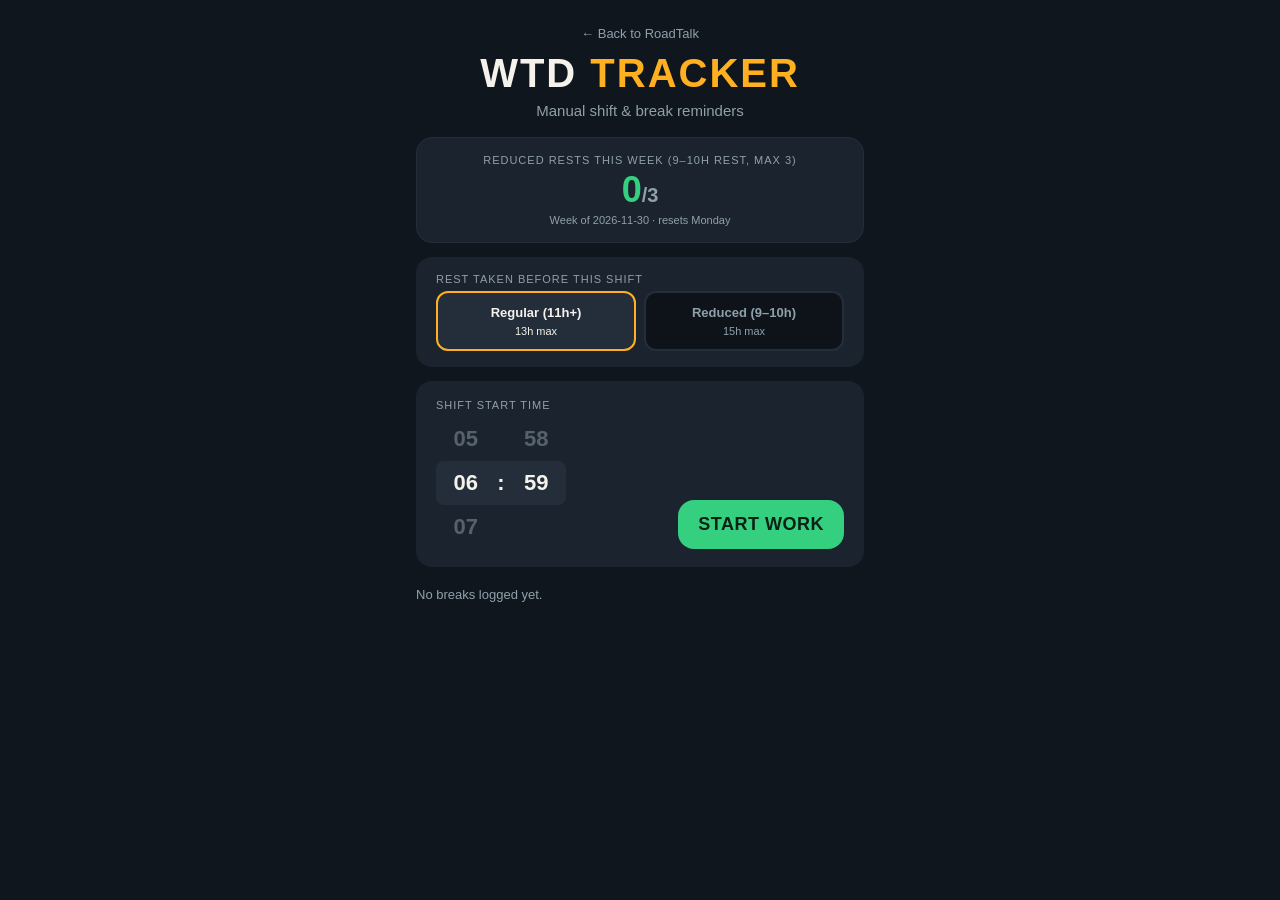
==== index.html @ b5080e48 "iyg" ====
<!DOCTYPE html>
<html lang="en">
<head>
<meta charset="UTF-8">
<meta name="viewport" content="width=device-width, initial-scale=1.0, maximum-scale=1.0, user-scalable=no">
<title>WTD Tracker — RoadTalk</title>
<link rel="stylesheet" href="/style.css">
</head>
<body>
<div class="app">

  <header class="topbar">
    <a href="/index.html" class="wtd-back">&larr; Back to RoadTalk</a>
    <h1>WTD <span>TRACKER</span></h1>
    <p class="subtitle">Manual shift &amp; break reminders</p>
  </header>

  <div class="wtd-week-card">
    <div class="wtd-label">Reduced rests this week (9&ndash;10h rest, max 3)</div>
    <div class="wtd-week-count"><span id="reducedCount">0</span><span class="wtd-week-count-max">/3</span></div>
    <div class="wtd-week-hint" id="weekHint">Week resets Monday 00:00</div>
  </div>

  <div class="wtd-resttype-row" id="restTypeRow">
    <div class="wtd-label">Rest taken before this shift</div>
    <div class="wtd-resttype-buttons">
      <button class="wtd-resttype-btn on" id="restRegularBtn" data-type="regular">Regular (11h+)<br><span>13h max</span></button>
      <button class="wtd-resttype-btn" id="restReducedBtn" data-type="reduced">Reduced (9&ndash;10h)<br><span>15h max</span></button>
    </div>
    <div class="wtd-resttype-warn hidden" id="restTypeWarn">You've already used all 3 reduced rests this week &mdash; this one will need compensating within 3 weeks.</div>
  </div>

  <div class="wtd-start-row" id="startRow">
    <div>
      <div class="wtd-label">Shift start time</div>
      <div class="wtd-time-picker" id="timePicker">
        <div class="wtd-time-picker-highlight"></div>
        <div class="wtd-time-col" id="hourCol"></div>
        <div class="wtd-time-sep">:</div>
        <div class="wtd-time-col" id="minuteCol"></div>
      </div>
    </div>
    <button class="wtd-primary-btn start" id="mainBtn">Start work</button>
  </div>

  <div class="wtd-shift-card hidden" id="shiftCard">
    <div class="wtd-label">Shift spread (since <span id="shiftStartLabel">—</span>)</div>
    <div class="wtd-shift-time" id="shiftTime">00:00:00</div>
    <div class="wtd-shift-sub">
      <span><span id="dailyLimitLabel">13</span>h limit in <b id="dailyRemaining">13:00</b></span>
      <span>Breaks <b id="shiftBreaksTotal">0 min</b></span>
    </div>
    <div class="wtd-daily-msg ok" id="dailyMessage">Plenty of time left before your daily limit.</div>
  </div>

  <div class="wtd-card hidden" id="wtdCard">
    <div class="wtd-ring-wrap">
      <svg width="88" height="88" viewBox="0 0 88 88">
        <circle class="wtd-ring-bg" cx="44" cy="44" r="38"></circle>
        <circle class="wtd-ring-fg" id="ringFg" cx="44" cy="44" r="38"
          stroke-dasharray="238.76" stroke-dashoffset="0"></circle>
      </svg>
      <div class="wtd-ring-center">
        <div class="wtd-ring-val" id="wtdRemaining">6:00</div>
        <div class="wtd-ring-unit">left</div>
      </div>
    </div>
    <div class="wtd-info">
      <div class="wtd-label">Break needed within 6 hrs of work</div>
      <div class="wtd-msg ok" id="wtdMessage">Working time under monitoring.</div>
    </div>
  </div>

  <button class="wtd-primary-btn break-start hidden" id="breakBtn">Start break</button>

  <div class="wtd-log-title hidden" id="logTitle">Today's break log</div>
  <div id="logList">
    <div class="wtd-empty-log hidden" id="emptyLog">No breaks logged yet.</div>
  </div>

  <button class="wtd-endshift-btn hidden" id="endShiftBtn">End shift &amp; reset</button>

</div>
<script src="/wtd.js"></script>
</body>
</html>
---- style.css ----
:root {
    --asphalt: #10161d;
    --panel: #1b242e;
    --panel-light: #232e3a;
    --amber: #ffb020;
    --amber-dim: #7a5215;
    --signal-green: #35d07f;
    --alert-red: #ff4d4d;
    --text: #f5f2ec;
    --text-muted: #8fa0ab;
}

* { box-sizing: border-box; }

html, body { height: 100%; }

body {
    margin: 0;
    font-family: -apple-system, BlinkMacSystemFont, "Segoe UI", Arial, sans-serif;
    background: #10161d;
    color: var(--text);
    -webkit-tap-highlight-color: transparent;
    overscroll-behavior: none;
}

.app {
    max-width: 480px;
    min-height: 100vh;
    min-height: 100dvh;
    margin: 0 auto;
    padding: calc(24px + env(safe-area-inset-top)) 16px calc(24px + env(safe-area-inset-bottom));
    display: flex;
    flex-direction: column;
}

/* ---------- Header ---------- */
.topbar {
    text-align: center;
    margin-bottom: 18px;
}

h1 {
    font-weight: 800;
    letter-spacing: 2px;
    font-size: clamp(28px, 9vw, 40px);
    margin: 0;
    text-transform: uppercase;
}

h1 span {
    color: var(--amber);
}

.subtitle {
    color: var(--text-muted);
    font-size: clamp(13px, 3.6vw, 15px);
    margin: 6px 0 0;
}

/* ---------- Routes button ---------- */
.routes-btn {
    margin-top: 14px;
    width: 100%;
    padding: 16px 18px;
    border-radius: 16px;
    border: 2px solid var(--amber-dim);
    background: var(--panel);
    color: var(--amber);
    display: flex;
    align-items: center;
    justify-content: center;
    gap: 12px;
    cursor: pointer;
    touch-action: manipulation;
    user-select: none;
}

.routes-btn span {
    font-size: clamp(15px, 4.2vw, 18px);
    font-weight: 800;
    letter-spacing: 1px;
    text-transform: uppercase;
}

.routes-icon {
    width: clamp(34px, 9vw, 44px);
    height: auto;
    flex-shrink: 0;
}

.routes-btn:active {
    transform: scale(0.98);
}

/* ---------- Server address box ---------- */
.server-box {
    background: var(--panel);
    border: 1px solid var(--panel-light);
    border-radius: 14px;
    padding: 12px 14px;
    margin-bottom: 14px;
}

.server-box label {
    display: block;
    font-size: 11px;
    font-weight: 700;
    letter-spacing: 1px;
    text-transform: uppercase;
    color: var(--text-muted);
    margin-bottom: 6px;
}

.server-box input {
    width: 100%;
    padding: 12px;
    border-radius: 8px;
    border: 1px solid var(--panel-light);
    background: #0d1319;
    color: var(--text);
    font-size: 15px;
}

.server-hint {
    font-size: 11px;
    color: #5c6b75;
    margin: 6px 0 0;
    line-height: 1.4;
}

/* ---------- Join button ---------- */
.join-btn {
    width: 100%;
    padding: 20px 6px;
    border-radius: 16px;
    border: 2px solid var(--amber-dim);
    background: var(--panel);
    color: var(--amber);
    font-size: clamp(16px, 4.6vw, 19px);
    font-weight: 800;
    letter-spacing: 1px;
    text-transform: uppercase;
    cursor: pointer;
    touch-action: manipulation;
    user-select: none;
}

.join-btn:active {
    transform: scale(0.98);
}

.join-btn:disabled {
    opacity: 0.5;
    cursor: not-allowed;
}

.pick-hint {
    text-align: center;
    color: var(--text-muted);
    font-size: 13px;
    margin: 14px 0 0;
}

/* ---------- Room ---------- */
.room {
    margin-top: 18px;
    background: var(--panel);
    border: 1px solid var(--panel-light);
    padding: 16px;
    border-radius: 20px;
    flex: 1;
    display: flex;
    flex-direction: column;
    min-height: 0;
}

.room.hidden {
    display: none;
}

.room-head {
    display: flex;
    align-items: center;
    gap: 10px;
    margin-bottom: 12px;
}

.channel-dot {
    width: 11px;
    height: 11px;
    border-radius: 50%;
    background: var(--text-muted);
    flex-shrink: 0;
}

.channel-dot.live {
    background: var(--signal-green);
    box-shadow: 0 0 10px 2px var(--signal-green);
}

#roomTitle {
    font-size: clamp(17px, 4.6vw, 20px);
    font-weight: 700;
    text-transform: uppercase;
    letter-spacing: 0.5px;
    margin: 0;
    flex: 1;
}

.status {
    font-size: 12px;
    color: var(--text-muted);
}

.status.error { color: var(--alert-red); }
.status.live { color: var(--signal-green); }

/* ---------- Participants ---------- */
.participants {
    flex: 1;
    min-height: 120px;
    background: #000;
    margin: 0 0 16px;
    border-radius: 12px;
    overflow-y: auto;
    -webkit-overflow-scrolling: touch;
    padding: 12px;
    display: flex;
    flex-direction: column;
    gap: 8px;
}

.empty-hint {
    margin: auto;
    color: var(--text-muted);
    font-size: 13px;
    text-align: center;
    padding: 0 10px;
}

.participant {
    display: flex;
    align-items: center;
    gap: 10px;
    background: var(--panel-light);
    border-radius: 10px;
    padding: 10px 12px;
}

.participant .avatar {
    width: 32px;
    height: 32px;
    border-radius: 50%;
    background: var(--amber-dim);
    display: flex;
    align-items: center;
    justify-content: center;
    font-size: 13px;
    font-weight: 700;
    flex-shrink: 0;
}

.participant .name {
    flex: 1;
    font-size: 14px;
}

.participant .speak-dot {
    width: 9px;
    height: 9px;
    border-radius: 50%;
    background: #354049;
    transition: background 0.1s ease, box-shadow 0.1s ease;
}

.participant .speak-dot.active {
    background: var(--signal-green);
    box-shadow: 0 0 8px 1px var(--signal-green);
}

/* ---------- Push to talk ---------- */
.ptt-wrap {
    display: flex;
    flex-direction: column;
    align-items: center;
    gap: 10px;
    margin-bottom: 14px;
}

.mic {
    width: clamp(96px, 30vw, 128px);
    height: clamp(96px, 30vw, 128px);
    border-radius: 50%;
    border: none;
    background: #2c3944;
    color: white;
    font-size: clamp(34px, 10vw, 46px);
    margin: 0;
    padding: 0;
    display: flex;
    align-items: center;
    justify-content: center;
    box-shadow: 0 6px 0 #16202a, 0 8px 16px rgba(0,0,0,0.4);
    touch-action: none;
    user-select: none;
    cursor: pointer;
}

.mic.on-air {
    background: var(--signal-green);
    box-shadow: 0 6px 0 #1a7a4c, 0 8px 16px rgba(0,0,0,0.4), 0 0 0 10px rgba(53,208,127,0.15);
}

.mic.muted {
    background: #3a3a3a;
    color: var(--text-muted);
    box-shadow: 0 6px 0 #1e1e1e, 0 8px 16px rgba(0,0,0,0.4);
}

.mic:disabled {
    opacity: 0.45;
    cursor: not-allowed;
}

.hint {
    color: var(--text-muted);
    font-size: 13px;
    margin: 0;
    text-align: center;
}

.leave-btn {
    width: 100%;
    padding: 14px;
    border-radius: 14px;
    border: 2px solid var(--panel-light);
    background: transparent;
    color: var(--text-muted);
    font-size: 13px;
    font-weight: 700;
    letter-spacing: 0.5px;
    text-transform: uppercase;
    cursor: pointer;
}


/* ---------- WTD Tracker page ---------- */
.hidden { display: none !important; }

.wtd-back {
    display: inline-block;
    color: var(--text-muted);
    font-size: 13px;
    text-decoration: none;
    margin-bottom: 10px;
}

.wtd-label {
    font-size: 11px;
    color: var(--text-muted);
    text-transform: uppercase;
    letter-spacing: 1px;
    margin-bottom: 6px;
}

.wtd-start-row {
    background: var(--panel);
    border-radius: 16px;
    padding: 18px 20px;
    margin-bottom: 14px;
    display: flex;
    align-items: flex-end;
    justify-content: space-between;
    gap: 14px;
    flex-wrap: wrap;
}

.wtd-time-picker {
    position: relative;
    display: flex;
    align-items: center;
    height: 132px;
    width: 130px;
    overflow: hidden;
}

.wtd-time-picker-highlight {
    position: absolute;
    left: 0;
    right: 0;
    top: 50%;
    transform: translateY(-50%);
    height: 44px;
    background: var(--panel-light);
    border-radius: 8px;
    pointer-events: none;
    z-index: 0;
}

.wtd-time-col {
    position: relative;
    z-index: 1;
    flex: 1;
    height: 132px;
    overflow-y: scroll;
    scroll-snap-type: y mandatory;
    -webkit-overflow-scrolling: touch;
    overscroll-behavior: contain;
    scrollbar-width: none;
    -ms-overflow-style: none;
}

.wtd-time-col::-webkit-scrollbar { display: none; }

.wtd-time-col-pad {
    height: 44px;
}

.wtd-time-item {
    height: 44px;
    display: flex;
    align-items: center;
    justify-content: center;
    scroll-snap-align: center;
    font-size: 22px;
    font-weight: 700;
    font-variant-numeric: tabular-nums;
    color: var(--text-muted);
    transition: color 0.15s, opacity 0.15s;
    opacity: 0.5;
}

.wtd-time-item.selected {
    color: var(--text);
    opacity: 1;
}

.wtd-time-sep {
    position: relative;
    z-index: 1;
    font-size: 22px;
    font-weight: 800;
    color: var(--text);
    padding: 0 2px;
}

.wtd-start-row .wtd-primary-btn {
    margin: 0;
    width: auto;
    padding: 14px 20px;
    flex-shrink: 0;
}

.wtd-shift-card {
    background: var(--panel);
    border-radius: 16px;
    padding: 18px 20px;
    margin-bottom: 14px;
}

.wtd-shift-time {
    font-size: 40px;
    font-weight: 800;
    line-height: 1;
    letter-spacing: 1px;
    font-variant-numeric: tabular-nums;
}

.wtd-shift-sub {
    display: flex;
    gap: 18px;
    margin-top: 12px;
    font-size: 13px;
    color: var(--text-muted);
}

.wtd-shift-sub b {
    color: var(--text);
    font-weight: 700;
}

.wtd-daily-msg {
    margin-top: 10px;
    font-size: 13px;
    font-weight: 600;
    line-height: 1.4;
}

.wtd-daily-msg.ok { color: var(--text-muted); }
.wtd-daily-msg.warn { color: var(--amber); }
.wtd-daily-msg.urgent { color: var(--alert-red); }

.wtd-card {
    background: var(--panel);
    border-radius: 16px;
    padding: 18px 20px;
    margin-bottom: 14px;
    display: flex;
    align-items: center;
    gap: 18px;
}

.wtd-ring-wrap {
    position: relative;
    width: 88px;
    height: 88px;
    flex-shrink: 0;
}

.wtd-ring-wrap svg {
    transform: rotate(-90deg);
}

.wtd-ring-bg {
    fill: none;
    stroke: var(--panel-light);
    stroke-width: 8;
}

.wtd-ring-fg {
    fill: none;
    stroke: var(--signal-green);
    stroke-width: 8;
    stroke-linecap: round;
    transition: stroke-dashoffset 1s linear, stroke 0.4s;
}

.wtd-ring-center {
    position: absolute;
    inset: 0;
    display: flex;
    flex-direction: column;
    align-items: center;
    justify-content: center;
}

.wtd-ring-val {
    font-size: 20px;
    font-weight: 800;
    font-variant-numeric: tabular-nums;
}

.wtd-ring-unit {
    font-size: 10px;
    color: var(--text-muted);
    text-transform: uppercase;
    letter-spacing: 0.5px;
}

.wtd-msg {
    font-size: 14px;
    font-weight: 600;
    line-height: 1.4;
}

.wtd-msg.ok { color: var(--text-muted); }
.wtd-msg.warn { color: var(--amber); }
.wtd-msg.urgent { color: var(--alert-red); }

.wtd-primary-btn {
    width: 100%;
    padding: 16px;
    border: none;
    border-radius: 16px;
    font-size: 18px;
    font-weight: 800;
    letter-spacing: 0.5px;
    text-transform: uppercase;
    cursor: pointer;
    margin-bottom: 16px;
    touch-action: manipulation;
}

.wtd-primary-btn.start { background: var(--signal-green); color: #0b2116; }
.wtd-primary-btn.break-start { background: var(--amber); color: #2e2308; }
.wtd-primary-btn.break-end { background: var(--panel-light); color: var(--text); border: 2px solid var(--amber); }

.wtd-log-title {
    font-size: 11px;
    color: var(--text-muted);
    text-transform: uppercase;
    letter-spacing: 1px;
    margin-bottom: 10px;
}

.wtd-log-item {
    display: flex;
    justify-content: space-between;
    align-items: center;
    padding: 10px 0;
    border-bottom: 1px solid var(--panel-light);
    font-size: 13px;
}

.wtd-log-item:last-child { border-bottom: none; }
.wtd-log-type { color: var(--text); font-weight: 700; }
.wtd-log-reset {
    margin-left: 8px;
    font-size: 10px;
    font-weight: 700;
    text-transform: uppercase;
    letter-spacing: 0.5px;
    color: var(--signal-green);
}
.wtd-log-time { color: var(--text-muted); }
.wtd-empty-log { font-size: 13px; color: var(--text-muted); padding: 6px 0 2px; }

.wtd-endshift-btn {
    width: 100%;
    margin-top: 18px;
    padding: 12px;
    border-radius: 12px;
    border: 2px solid var(--panel-light);
    background: transparent;
    color: var(--text-muted);
    font-size: 12px;
    font-weight: 700;
    letter-spacing: 0.5px;
    text-transform: uppercase;
    cursor: pointer;
}

.wtd-week-card {
    background: var(--panel);
    border: 1px solid var(--panel-light);
    border-radius: 16px;
    padding: 16px 20px;
    margin-bottom: 14px;
    text-align: center;
}

.wtd-week-count {
    font-size: 36px;
    font-weight: 800;
    line-height: 1;
    color: var(--signal-green);
}

.wtd-week-count.maxed { color: var(--alert-red); }

.wtd-week-count-max {
    font-size: 20px;
    color: var(--text-muted);
    font-weight: 700;
}

.wtd-week-hint {
    margin-top: 6px;
    font-size: 11px;
    color: var(--text-muted);
}

.wtd-resttype-row {
    background: var(--panel);
    border-radius: 16px;
    padding: 16px 20px;
    margin-bottom: 14px;
}

.wtd-resttype-buttons {
    display: grid;
    grid-template-columns: repeat(2, 1fr);
    gap: 8px;
}

.wtd-resttype-btn {
    background: #0d1319;
    border: 2px solid var(--panel-light);
    border-radius: 12px;
    padding: 10px 8px;
    color: var(--text-muted);
    font-size: 13px;
    font-weight: 700;
    text-align: center;
    cursor: pointer;
    line-height: 1.5;
}

.wtd-resttype-btn span {
    display: block;
    font-size: 11px;
    font-weight: 500;
    text-transform: none;
    letter-spacing: 0;
}

.wtd-resttype-btn.on {
    border-color: var(--amber);
    color: var(--text);
    background: var(--panel-light);
}

.wtd-resttype-warn {
    margin-top: 10px;
    font-size: 12px;
    font-weight: 600;
    color: var(--alert-red);
    line-height: 1.4;
}
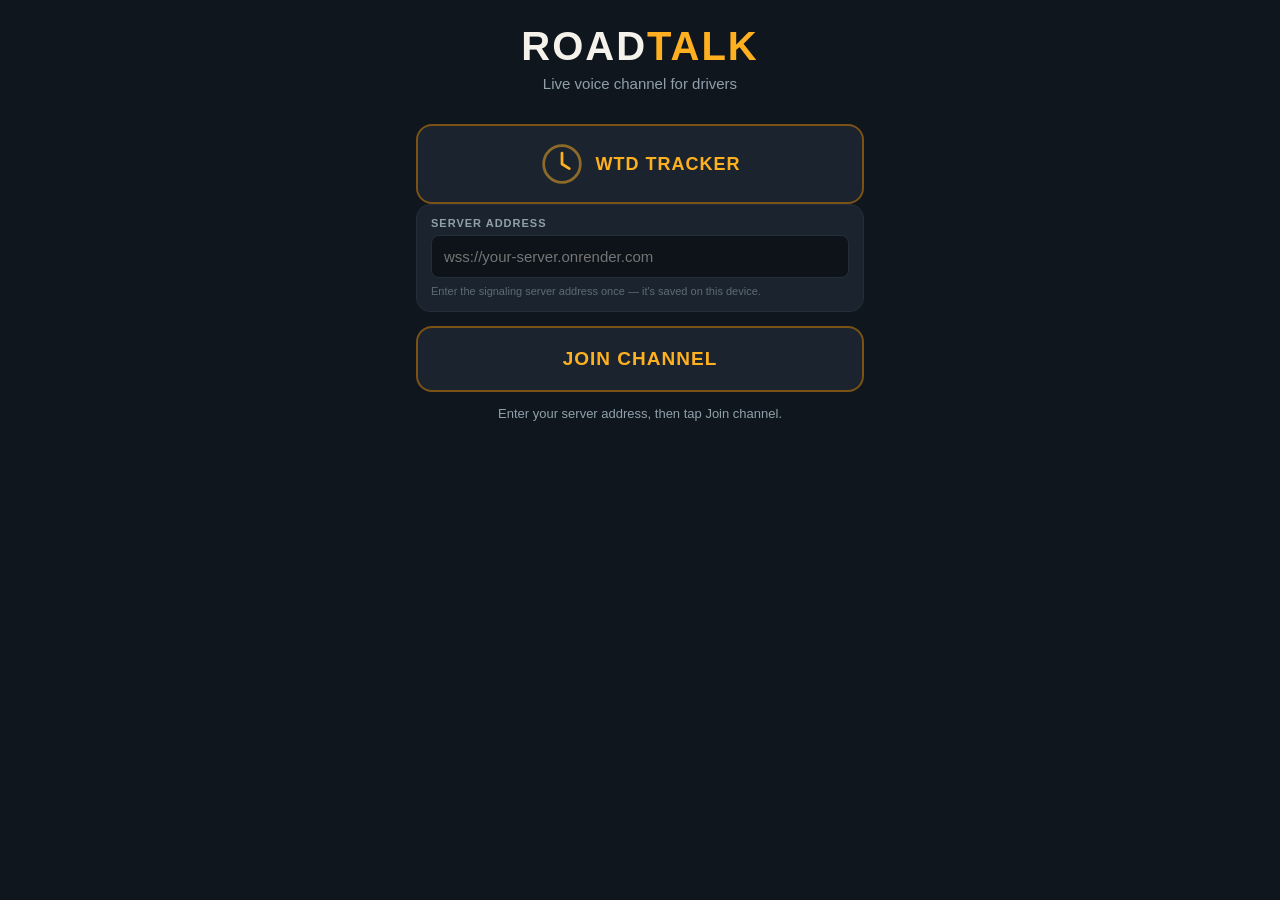
==== commit 9f40446e: "hj" ====
--- a/index.html
+++ b/index.html
@@ -3,84 +3,72 @@
 <head>
 <meta charset="UTF-8">
 <meta name="viewport" content="width=device-width, initial-scale=1.0, maximum-scale=1.0, user-scalable=no">
-<title>WTD Tracker — RoadTalk</title>
+<title>RoadTalk</title>
+<meta name="theme-color" content="#10161d">
+<link rel="manifest" href="/manifest.json">
+<link rel="icon" href="/icons/icon-192.png">
+<link rel="apple-touch-icon" href="/icons/icon-192.png">
+<meta name="apple-mobile-web-app-capable" content="yes">
+<meta name="apple-mobile-web-app-status-bar-style" content="black-translucent">
+<meta name="apple-mobile-web-app-title" content="RoadTalk">
 <link rel="stylesheet" href="/style.css">
 </head>
 <body>
 <div class="app">
 
   <header class="topbar">
-    <a href="/index.html" class="wtd-back">&larr; Back to RoadTalk</a>
-    <h1>WTD <span>TRACKER</span></h1>
-    <p class="subtitle">Manual shift &amp; break reminders</p>
+    <h1>ROAD<span>TALK</span></h1>
+    <p class="subtitle">Live voice channel for drivers</p>
   </header>
 
-  <div class="wtd-week-card">
-    <div class="wtd-label">Reduced rests this week (9&ndash;10h rest, max 3)</div>
-    <div class="wtd-week-count"><span id="reducedCount">0</span><span class="wtd-week-count-max">/3</span></div>
-    <div class="wtd-week-hint" id="weekHint">Week resets Monday 00:00</div>
+  <button class="routes-btn" id="routesBtn" type="button">
+    <svg class="routes-icon" viewBox="0 0 48 48" fill="none" xmlns="http://www.w3.org/2000/svg">
+      <circle cx="24" cy="24" r="20" stroke="currentColor" stroke-width="3" opacity="0.5"/>
+      <path d="M24 12v12l8 5" stroke="currentColor" stroke-width="3" stroke-linecap="round" stroke-linejoin="round"/>
+    </svg>
+    <span>WTD Tracker</span>
+  </button>
+
+  <div class="server-box">
+    <label for="serverUrl">Server address</label>
+    <input type="text" id="serverUrl" placeholder="wss://your-server.onrender.com" autocomplete="off" autocapitalize="off" spellcheck="false">
+    <p class="server-hint">Enter the signaling server address once — it's saved on this device.</p>
   </div>
 
-  <div class="wtd-resttype-row" id="restTypeRow">
-    <div class="wtd-label">Rest taken before this shift</div>
-    <div class="wtd-resttype-buttons">
-      <button class="wtd-resttype-btn on" id="restRegularBtn" data-type="regular">Regular (11h+)<br><span>13h max</span></button>
-      <button class="wtd-resttype-btn" id="restReducedBtn" data-type="reduced">Reduced (9&ndash;10h)<br><span>15h max</span></button>
+  <button class="join-btn" id="joinBtn" type="button">Join channel</button>
+  <p class="pick-hint" id="pickHint">Enter your server address, then tap Join channel.</p>
+
+  <div class="room hidden" id="room">
+    <div class="room-head">
+      <span class="channel-dot" id="channelDot"></span>
+      <h2 id="roomTitle">RoadTalk</h2>
+      <span class="status" id="statusText">Ready</span>
     </div>
-    <div class="wtd-resttype-warn hidden" id="restTypeWarn">You've already used all 3 reduced rests this week &mdash; this one will need compensating within 3 weeks.</div>
+
+    <div class="participants" id="participants">
+      <p class="empty-hint" id="emptyHint">Waiting for other drivers to join…</p>
+    </div>
+
+    <div class="ptt-wrap">
+      <button class="mic" id="micBtn" type="button" disabled>
+        <span id="micIcon">🎤</span>
+      </button>
+      <p class="hint" id="pttHint">Connecting…</p>
+    </div>
+
+    <button class="leave-btn" id="leaveBtn" type="button">Leave channel</button>
   </div>
 
-  <div class="wtd-start-row" id="startRow">
-    <div>
-      <div class="wtd-label">Shift start time</div>
-      <div class="wtd-time-picker" id="timePicker">
-        <div class="wtd-time-picker-highlight"></div>
-        <div class="wtd-time-col" id="hourCol"></div>
-        <div class="wtd-time-sep">:</div>
-        <div class="wtd-time-col" id="minuteCol"></div>
-      </div>
-    </div>
-    <button class="wtd-primary-btn start" id="mainBtn">Start work</button>
-  </div>
-
-  <div class="wtd-shift-card hidden" id="shiftCard">
-    <div class="wtd-label">Shift spread (since <span id="shiftStartLabel">—</span>)</div>
-    <div class="wtd-shift-time" id="shiftTime">00:00:00</div>
-    <div class="wtd-shift-sub">
-      <span><span id="dailyLimitLabel">13</span>h limit in <b id="dailyRemaining">13:00</b></span>
-      <span>Breaks <b id="shiftBreaksTotal">0 min</b></span>
-    </div>
-    <div class="wtd-daily-msg ok" id="dailyMessage">Plenty of time left before your daily limit.</div>
-  </div>
-
-  <div class="wtd-card hidden" id="wtdCard">
-    <div class="wtd-ring-wrap">
-      <svg width="88" height="88" viewBox="0 0 88 88">
-        <circle class="wtd-ring-bg" cx="44" cy="44" r="38"></circle>
-        <circle class="wtd-ring-fg" id="ringFg" cx="44" cy="44" r="38"
-          stroke-dasharray="238.76" stroke-dashoffset="0"></circle>
-      </svg>
-      <div class="wtd-ring-center">
-        <div class="wtd-ring-val" id="wtdRemaining">6:00</div>
-        <div class="wtd-ring-unit">left</div>
-      </div>
-    </div>
-    <div class="wtd-info">
-      <div class="wtd-label">Break needed within 6 hrs of work</div>
-      <div class="wtd-msg ok" id="wtdMessage">Working time under monitoring.</div>
-    </div>
-  </div>
-
-  <button class="wtd-primary-btn break-start hidden" id="breakBtn">Start break</button>
-
-  <div class="wtd-log-title hidden" id="logTitle">Today's break log</div>
-  <div id="logList">
-    <div class="wtd-empty-log hidden" id="emptyLog">No breaks logged yet.</div>
-  </div>
-
-  <button class="wtd-endshift-btn hidden" id="endShiftBtn">End shift &amp; reset</button>
-
 </div>
-<script src="/wtd.js"></script>
+<script src="/script.js"></script>
+<script>
+  if ("serviceWorker" in navigator) {
+    window.addEventListener("load", function () {
+      navigator.serviceWorker.register("/service-worker.js").catch(function (err) {
+        console.log("Service worker registration failed:", err);
+      });
+    });
+  }
+</script>
 </body>
 </html>
--- a/style.css
+++ b/style.css
@@ -353,6 +353,157 @@
     font-size: 13px;
     text-decoration: none;
     margin-bottom: 10px;
+}
+
+.wtd-topbar-row {
+    display: flex;
+    align-items: center;
+    justify-content: space-between;
+    gap: 10px;
+}
+
+.wtd-reminder-btn {
+    display: inline-flex;
+    align-items: center;
+    gap: 6px;
+    background: var(--panel);
+    border: 1px solid var(--panel-light);
+    border-radius: 999px;
+    padding: 7px 12px 7px 10px;
+    color: var(--text-muted);
+    font-size: 11px;
+    font-weight: 700;
+    letter-spacing: 0.3px;
+    text-transform: uppercase;
+    cursor: pointer;
+    margin-bottom: 10px;
+    touch-action: manipulation;
+}
+
+.wtd-reminder-btn.on {
+    color: var(--signal-green);
+    border-color: var(--signal-green);
+}
+
+.wtd-reminder-btn:active { transform: scale(0.97); }
+
+.wtd-reminder-dot {
+    width: 7px;
+    height: 7px;
+    border-radius: 50%;
+    background: var(--text-muted);
+    flex-shrink: 0;
+}
+
+.wtd-reminder-btn.on .wtd-reminder-dot {
+    background: var(--signal-green);
+    box-shadow: 0 0 6px 1px var(--signal-green);
+}
+
+.wtd-toast {
+    position: fixed;
+    left: 16px;
+    right: 16px;
+    bottom: calc(18px + env(safe-area-inset-bottom));
+    max-width: 448px;
+    margin: 0 auto;
+    background: var(--panel-light);
+    border: 1px solid var(--amber-dim);
+    border-left: 4px solid var(--amber);
+    border-radius: 12px;
+    padding: 12px 14px;
+    font-size: 13px;
+    font-weight: 600;
+    color: var(--text);
+    box-shadow: 0 10px 30px rgba(0,0,0,0.45);
+    z-index: 50;
+    animation: wtd-toast-in 0.25s ease;
+}
+
+@keyframes wtd-toast-in {
+    from { opacity: 0; transform: translateY(10px); }
+    to { opacity: 1; transform: translateY(0); }
+}
+
+/* ---------- Break presets ---------- */
+.wtd-break-row {
+    background: var(--panel);
+    border-radius: 16px;
+    padding: 16px 18px 18px;
+    margin-bottom: 16px;
+}
+
+.wtd-break-row-label { margin-bottom: 10px; }
+
+.wtd-break-buttons {
+    display: grid;
+    grid-template-columns: repeat(3, 1fr);
+    gap: 10px;
+}
+
+.wtd-preset-btn {
+    background: #0d1319;
+    border: 2px solid var(--panel-light);
+    border-radius: 14px;
+    padding: 14px 6px;
+    display: flex;
+    flex-direction: column;
+    align-items: center;
+    gap: 2px;
+    cursor: pointer;
+    touch-action: manipulation;
+    color: var(--text);
+}
+
+.wtd-preset-btn:active { transform: scale(0.97); }
+
+.wtd-preset-min {
+    font-size: 22px;
+    font-weight: 800;
+    font-variant-numeric: tabular-nums;
+}
+
+.wtd-preset-unit {
+    font-size: 10px;
+    font-weight: 700;
+    letter-spacing: 0.5px;
+    text-transform: uppercase;
+    color: var(--text-muted);
+}
+
+.wtd-preset-btn.ghost {
+    border-style: dashed;
+    color: var(--text-muted);
+}
+
+/* ---------- Active break card ---------- */
+.wtd-active-break {
+    background: var(--panel);
+    border: 2px solid var(--amber-dim);
+    border-radius: 16px;
+    padding: 20px;
+    margin-bottom: 16px;
+    text-align: center;
+}
+
+.wtd-break-timer {
+    font-size: 44px;
+    font-weight: 800;
+    font-variant-numeric: tabular-nums;
+    color: var(--amber);
+    margin: 4px 0 6px;
+    letter-spacing: 1px;
+}
+
+.wtd-break-target {
+    font-size: 12px;
+    color: var(--text-muted);
+    margin-bottom: 16px;
+}
+
+.wtd-break-target.done {
+    color: var(--signal-green);
+    font-weight: 700;
 }
 
 .wtd-label {
@@ -650,6 +801,93 @@
     color: var(--text-muted);
 }
 
+.wtd-cycle-edit-btn {
+    margin-top: 12px;
+    background: none;
+    border: none;
+    color: var(--amber);
+    font-size: 12px;
+    font-weight: 700;
+    letter-spacing: 0.3px;
+    cursor: pointer;
+    padding: 4px;
+    touch-action: manipulation;
+}
+
+.wtd-cycle-settings {
+    margin-top: 12px;
+    padding-top: 14px;
+    border-top: 1px solid var(--panel-light);
+    text-align: left;
+}
+
+.wtd-cycle-row {
+    display: grid;
+    grid-template-columns: 1fr 1fr;
+    gap: 10px;
+    margin-bottom: 10px;
+}
+
+.wtd-cycle-field {
+    display: flex;
+    flex-direction: column;
+    gap: 5px;
+    font-size: 11px;
+    color: var(--text-muted);
+    text-transform: uppercase;
+    letter-spacing: 0.5px;
+    font-weight: 700;
+}
+
+.wtd-cycle-field input {
+    padding: 10px;
+    border-radius: 8px;
+    border: 1px solid var(--panel-light);
+    background: #0d1319;
+    color: var(--text);
+    font-size: 14px;
+    font-weight: 500;
+    text-transform: none;
+    letter-spacing: normal;
+}
+
+.wtd-cycle-date-field { margin-bottom: 12px; }
+
+.wtd-cycle-save-btn {
+    width: 100%;
+    padding: 12px;
+    border-radius: 10px;
+    border: none;
+    background: var(--amber);
+    color: #2e2308;
+    font-size: 13px;
+    font-weight: 800;
+    letter-spacing: 0.3px;
+    text-transform: uppercase;
+    cursor: pointer;
+    touch-action: manipulation;
+}
+
+.wtd-backup-row {
+    display: grid;
+    grid-template-columns: 1fr 1fr;
+    gap: 8px;
+    margin-top: 10px;
+}
+
+.wtd-backup-btn {
+    padding: 10px;
+    border-radius: 8px;
+    border: 1px solid var(--panel-light);
+    background: transparent;
+    color: var(--text-muted);
+    font-size: 12px;
+    font-weight: 700;
+    letter-spacing: 0.3px;
+    cursor: pointer;
+    touch-action: manipulation;
+}
+
 .wtd-resttype-row {
     background: var(--panel);
     border-radius: 16px;
